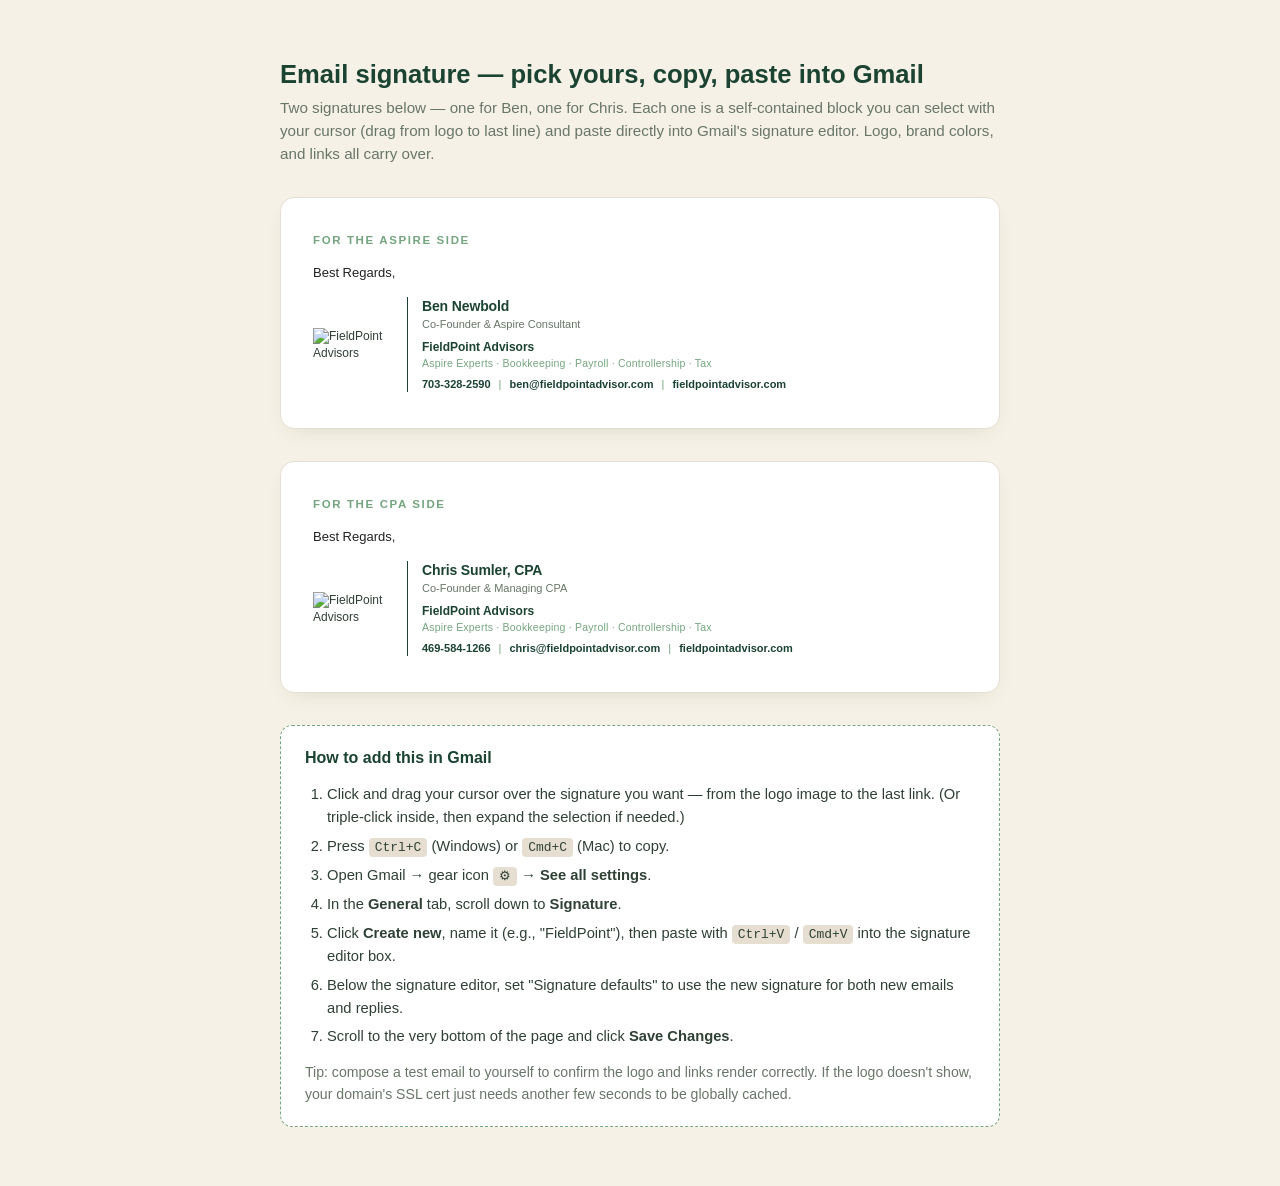
==== signature-preview.html @ e6e08822 "Bump signature logo from 64px to 80px wide" ====
<!doctype html>
<html lang="en">
<head>
  <meta charset="utf-8" />
  <title>FieldPoint Advisors — Email Signature Preview</title>
  <style>
    body {
      font-family: -apple-system, BlinkMacSystemFont, "Segoe UI", Roboto, sans-serif;
      background: #f6f1e6;
      margin: 0; padding: 60px 40px;
      color: #1a2a1f;
    }
    .container { max-width: 720px; margin: 0 auto; }
    h1 { font-size: 1.6rem; margin: 0 0 8px; color: #1b4332; }
    .intro { color: #687668; margin: 0 0 32px; font-size: .95rem; line-height: 1.5; }
    .signature-card {
      background: #fff;
      padding: 36px 32px;
      border-radius: 14px;
      border: 1px solid #e6dfd1;
      box-shadow: 0 8px 24px -12px rgba(20,83,45,0.18);
      margin-bottom: 32px;
    }
    .card-label {
      font-size: .72rem;
      letter-spacing: .14em;
      text-transform: uppercase;
      color: #74a57f;
      font-weight: 700;
      margin-bottom: 18px;
    }
    .instructions {
      background: #fff;
      border: 1px dashed #74a57f;
      border-radius: 12px;
      padding: 20px 24px;
      margin-top: 32px;
      font-size: .92rem;
      line-height: 1.55;
      color: #2f4035;
    }
    .instructions h3 { margin: 0 0 12px; color: #1b4332; font-size: 1rem; }
    .instructions ol { margin: 0; padding-left: 22px; }
    .instructions li { margin-bottom: 6px; }
    .instructions code {
      background: #e6dfd1;
      padding: 2px 6px;
      border-radius: 4px;
      font-size: .88em;
    }

    /* ===== THE ACTUAL SIGNATURE — select these blocks ===== */
    .sig {
      font-family: Arial, "Helvetica Neue", Helvetica, sans-serif;
      font-size: 12px;
      line-height: 1.4;
      color: #2f4035;
    }
    .sig table { border-collapse: collapse; }
    .sig td { vertical-align: middle; }
    .sig-logo {
      padding-right: 14px;
      border-right: 1.5px solid #1b4332;
    }
    .sig-logo img {
      display: block;
      width: 80px;
      height: auto;
    }
    .sig-body {
      padding-left: 14px;
    }
    .sig-name {
      font-size: 14px;
      font-weight: 700;
      color: #1b4332;
      letter-spacing: -.01em;
    }
    .sig-title {
      font-size: 11px;
      color: #687668;
      margin-top: 1px;
    }
    .sig-firm {
      margin-top: 6px;
      font-size: 12px;
      font-weight: 700;
      color: #1b4332;
    }
    .sig-tag {
      font-size: 10.5px;
      color: #74a57f;
      letter-spacing: .02em;
      margin-top: 1px;
    }
    .sig-links {
      margin-top: 6px;
      font-size: 11px;
      color: #2f4035;
    }
    .sig-links a {
      color: #1b4332;
      text-decoration: none;
      font-weight: 600;
    }
    .sig-links a:hover { text-decoration: underline; }
    .sig-sep { color: #74a57f; margin: 0 5px; }
    .sig-closing {
      font-family: Arial, "Helvetica Neue", Helvetica, sans-serif;
      font-size: 13px;
      color: #222;
      margin: 0 0 14px;
      line-height: 1.4;
    }
  </style>
</head>
<body>
  <div class="container">
    <h1>Email signature — pick yours, copy, paste into Gmail</h1>
    <p class="intro">
      Two signatures below — one for Ben, one for Chris. Each one is a self-contained
      block you can select with your cursor (drag from logo to last line) and paste
      directly into Gmail's signature editor. Logo, brand colors, and links all carry over.
    </p>

    <!-- ===== BEN'S SIGNATURE ===== -->
    <div class="signature-card">
      <div class="card-label">For the Aspire side</div>
      <!-- everything inside .sig is what you select & copy -->
      <div class="sig">
        <p class="sig-closing">Best Regards,</p>
        <table cellpadding="0" cellspacing="0" border="0">
          <tr>
            <td class="sig-logo">
              <img src="https://fieldpointadvisor.com/assets/brand/logo.png" alt="FieldPoint Advisors" />
            </td>
            <td class="sig-body">
              <div class="sig-name">Ben Newbold</div>
              <div class="sig-title">Co-Founder &amp; Aspire Consultant</div>
              <div class="sig-firm">FieldPoint Advisors</div>
              <div class="sig-tag">Aspire Experts &middot; Bookkeeping &middot; Payroll &middot; Controllership &middot; Tax</div>
              <div class="sig-links">
                <a href="tel:+17033282590">703-328-2590</a>
                <span class="sig-sep">|</span>
                <a href="mailto:ben@fieldpointadvisor.com">ben@fieldpointadvisor.com</a>
                <span class="sig-sep">|</span>
                <a href="https://fieldpointadvisor.com">fieldpointadvisor.com</a>
              </div>
            </td>
          </tr>
        </table>
      </div>
    </div>

    <!-- ===== CHRIS'S SIGNATURE ===== -->
    <div class="signature-card">
      <div class="card-label">For the CPA side</div>
      <div class="sig">
        <p class="sig-closing">Best Regards,</p>
        <table cellpadding="0" cellspacing="0" border="0">
          <tr>
            <td class="sig-logo">
              <img src="https://fieldpointadvisor.com/assets/brand/logo.png" alt="FieldPoint Advisors" />
            </td>
            <td class="sig-body">
              <div class="sig-name">Chris Sumler, CPA</div>
              <div class="sig-title">Co-Founder &amp; Managing CPA</div>
              <div class="sig-firm">FieldPoint Advisors</div>
              <div class="sig-tag">Aspire Experts &middot; Bookkeeping &middot; Payroll &middot; Controllership &middot; Tax</div>
              <div class="sig-links">
                <a href="tel:+14695841266">469-584-1266</a>
                <span class="sig-sep">|</span>
                <a href="mailto:chris@fieldpointadvisor.com">chris@fieldpointadvisor.com</a>
                <span class="sig-sep">|</span>
                <a href="https://fieldpointadvisor.com">fieldpointadvisor.com</a>
              </div>
            </td>
          </tr>
        </table>
      </div>
    </div>

    <div class="instructions">
      <h3>How to add this in Gmail</h3>
      <ol>
        <li>Click and drag your cursor over the signature you want — from the logo image to the last link. (Or triple-click inside, then expand the selection if needed.)</li>
        <li>Press <code>Ctrl+C</code> (Windows) or <code>Cmd+C</code> (Mac) to copy.</li>
        <li>Open Gmail &rarr; gear icon <code>&#9881;</code> &rarr; <strong>See all settings</strong>.</li>
        <li>In the <strong>General</strong> tab, scroll down to <strong>Signature</strong>.</li>
        <li>Click <strong>Create new</strong>, name it (e.g., "FieldPoint"), then paste with <code>Ctrl+V</code> / <code>Cmd+V</code> into the signature editor box.</li>
        <li>Below the signature editor, set "Signature defaults" to use the new signature for both new emails and replies.</li>
        <li>Scroll to the very bottom of the page and click <strong>Save Changes</strong>.</li>
      </ol>
      <p style="margin: 14px 0 0; font-size: .88rem; color: #687668;">
        Tip: compose a test email to yourself to confirm the logo and links render correctly.
        If the logo doesn't show, your domain's SSL cert just needs another few seconds to be globally cached.
      </p>
    </div>
  </div>
</body>
</html>
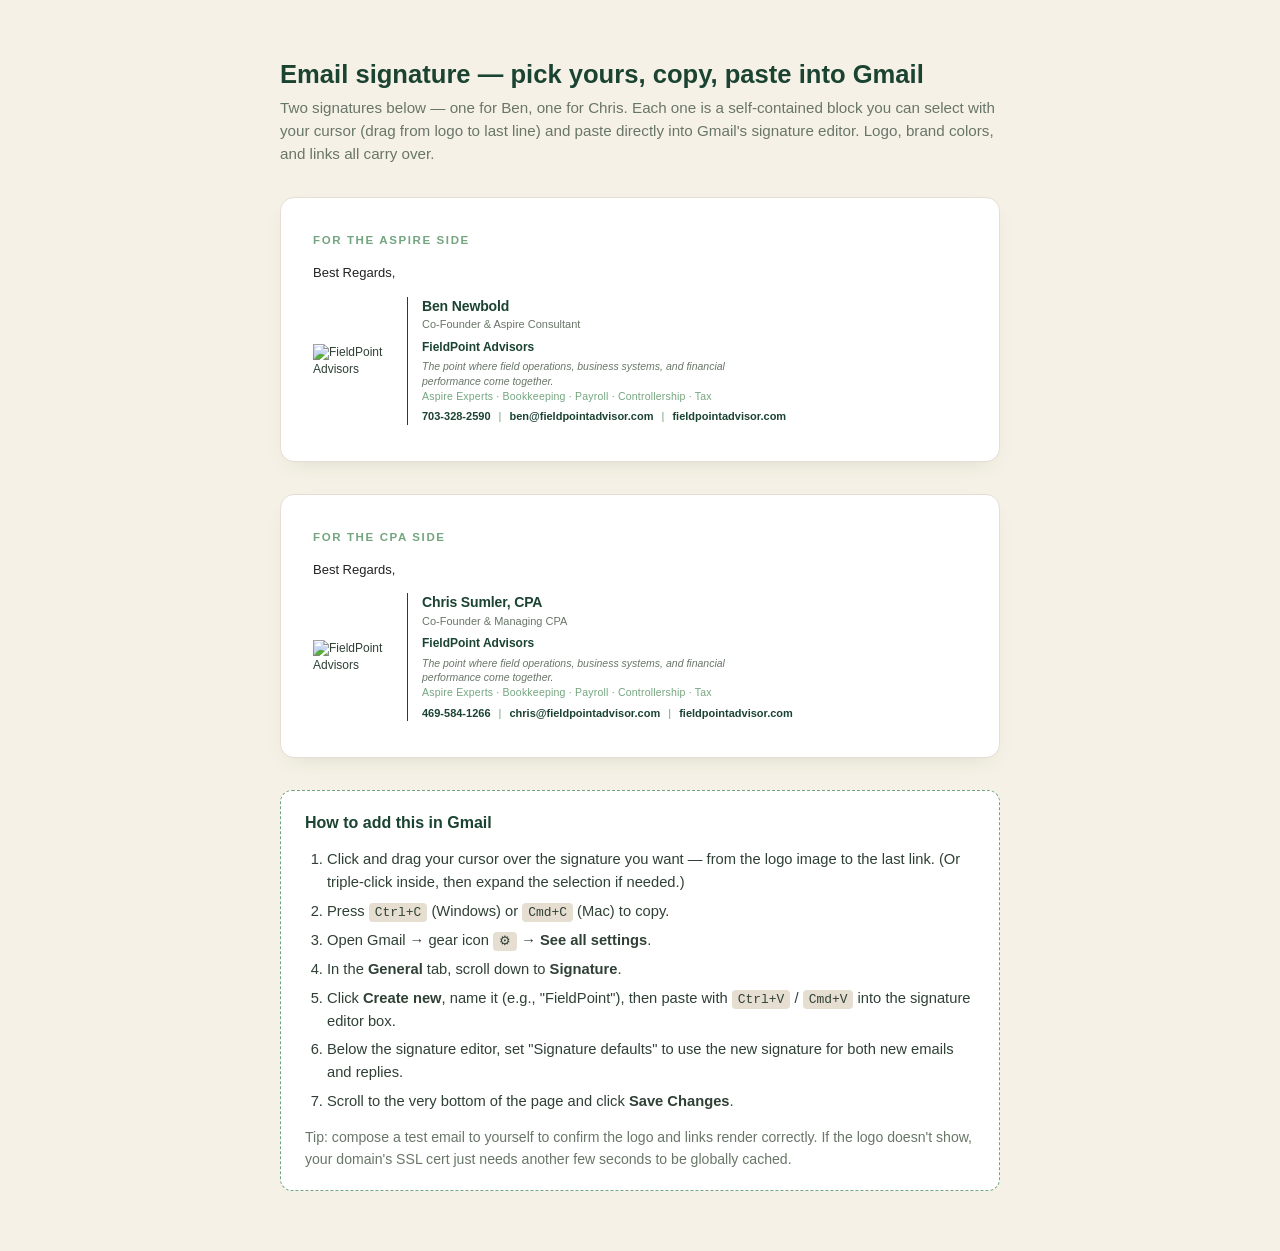
==== commit 1cc47e9d: "Add brand mission tagline to email signatures 'The point where field operations, business systems, a" ====
--- a/signature-preview.html
+++ b/signature-preview.html
@@ -93,6 +93,14 @@
       letter-spacing: .02em;
       margin-top: 1px;
     }
+    .sig-mission {
+      font-size: 10.5px;
+      color: #687668;
+      font-style: italic;
+      margin-top: 4px;
+      line-height: 1.35;
+      max-width: 360px;
+    }
     .sig-links {
       margin-top: 6px;
       font-size: 11px;
@@ -132,12 +140,13 @@
         <table cellpadding="0" cellspacing="0" border="0">
           <tr>
             <td class="sig-logo">
-              <img src="https://fieldpointadvisor.com/assets/brand/logo.png" alt="FieldPoint Advisors" />
+              <img src="https://fieldpointadvisor.com/assets/brand/logo.png" alt="FieldPoint Advisors" width="80" style="width:80px;height:auto;display:block;" />
             </td>
             <td class="sig-body">
               <div class="sig-name">Ben Newbold</div>
               <div class="sig-title">Co-Founder &amp; Aspire Consultant</div>
               <div class="sig-firm">FieldPoint Advisors</div>
+              <div class="sig-mission">The point where field operations, business systems, and financial performance come together.</div>
               <div class="sig-tag">Aspire Experts &middot; Bookkeeping &middot; Payroll &middot; Controllership &middot; Tax</div>
               <div class="sig-links">
                 <a href="tel:+17033282590">703-328-2590</a>
@@ -160,12 +169,13 @@
         <table cellpadding="0" cellspacing="0" border="0">
           <tr>
             <td class="sig-logo">
-              <img src="https://fieldpointadvisor.com/assets/brand/logo.png" alt="FieldPoint Advisors" />
+              <img src="https://fieldpointadvisor.com/assets/brand/logo.png" alt="FieldPoint Advisors" width="80" style="width:80px;height:auto;display:block;" />
             </td>
             <td class="sig-body">
               <div class="sig-name">Chris Sumler, CPA</div>
               <div class="sig-title">Co-Founder &amp; Managing CPA</div>
               <div class="sig-firm">FieldPoint Advisors</div>
+              <div class="sig-mission">The point where field operations, business systems, and financial performance come together.</div>
               <div class="sig-tag">Aspire Experts &middot; Bookkeeping &middot; Payroll &middot; Controllership &middot; Tax</div>
               <div class="sig-links">
                 <a href="tel:+14695841266">469-584-1266</a>
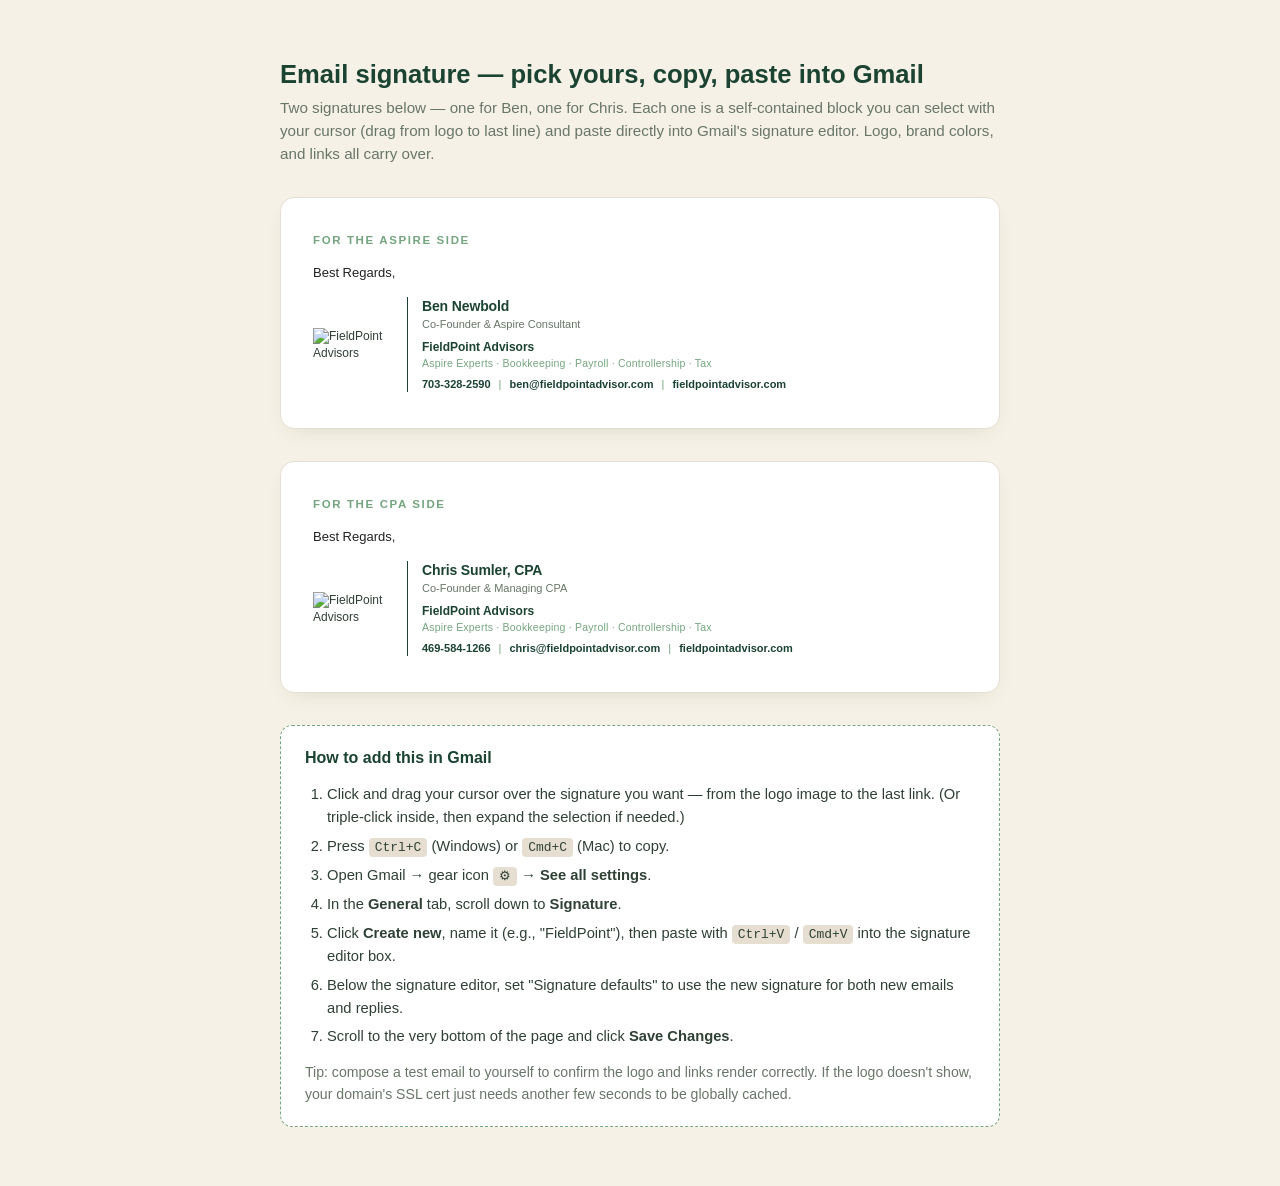
==== commit 68586f4b: "Revert mission tagline from signatures — felt busy" ====
--- a/signature-preview.html
+++ b/signature-preview.html
@@ -146,7 +146,6 @@
               <div class="sig-name">Ben Newbold</div>
               <div class="sig-title">Co-Founder &amp; Aspire Consultant</div>
               <div class="sig-firm">FieldPoint Advisors</div>
-              <div class="sig-mission">The point where field operations, business systems, and financial performance come together.</div>
               <div class="sig-tag">Aspire Experts &middot; Bookkeeping &middot; Payroll &middot; Controllership &middot; Tax</div>
               <div class="sig-links">
                 <a href="tel:+17033282590">703-328-2590</a>
@@ -175,7 +174,6 @@
               <div class="sig-name">Chris Sumler, CPA</div>
               <div class="sig-title">Co-Founder &amp; Managing CPA</div>
               <div class="sig-firm">FieldPoint Advisors</div>
-              <div class="sig-mission">The point where field operations, business systems, and financial performance come together.</div>
               <div class="sig-tag">Aspire Experts &middot; Bookkeeping &middot; Payroll &middot; Controllership &middot; Tax</div>
               <div class="sig-links">
                 <a href="tel:+14695841266">469-584-1266</a>
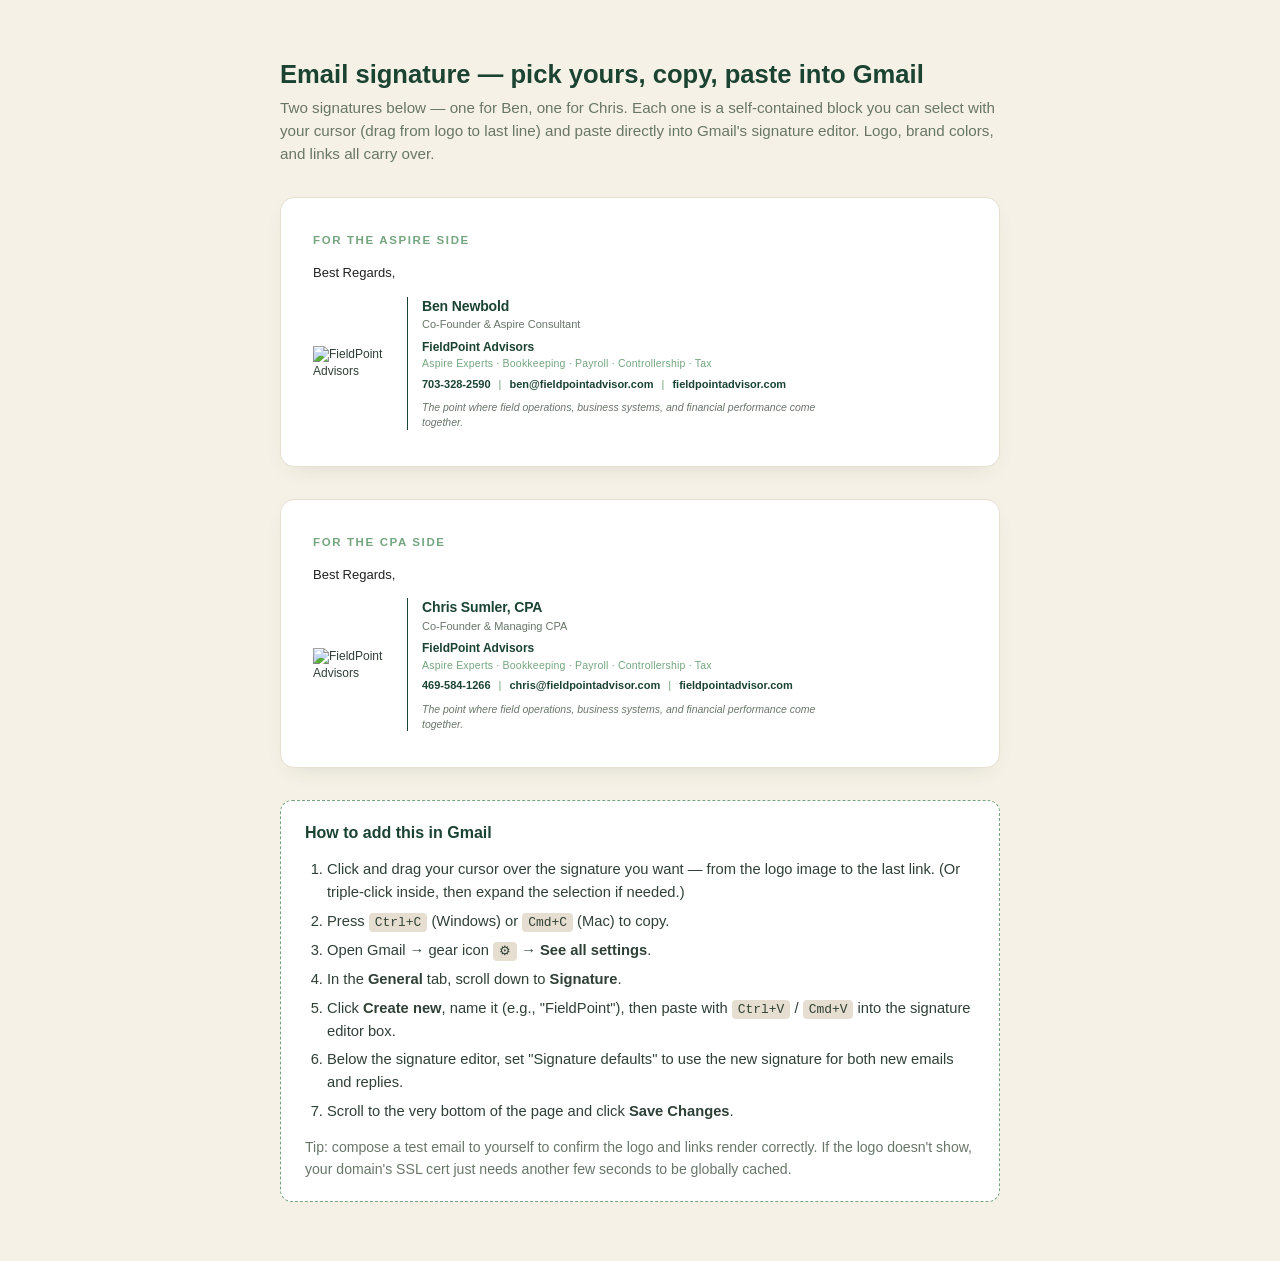
==== commit 0a09e015: "Add mission tagline at bottom of signatures (below contact line)" ====
--- a/signature-preview.html
+++ b/signature-preview.html
@@ -97,9 +97,9 @@
       font-size: 10.5px;
       color: #687668;
       font-style: italic;
-      margin-top: 4px;
-      line-height: 1.35;
-      max-width: 360px;
+      margin-top: 8px;
+      line-height: 1.4;
+      max-width: 420px;
     }
     .sig-links {
       margin-top: 6px;
@@ -154,6 +154,7 @@
                 <span class="sig-sep">|</span>
                 <a href="https://fieldpointadvisor.com">fieldpointadvisor.com</a>
               </div>
+              <div class="sig-mission">The point where field operations, business systems, and financial performance come together.</div>
             </td>
           </tr>
         </table>
@@ -182,6 +183,7 @@
                 <span class="sig-sep">|</span>
                 <a href="https://fieldpointadvisor.com">fieldpointadvisor.com</a>
               </div>
+              <div class="sig-mission">The point where field operations, business systems, and financial performance come together.</div>
             </td>
           </tr>
         </table>
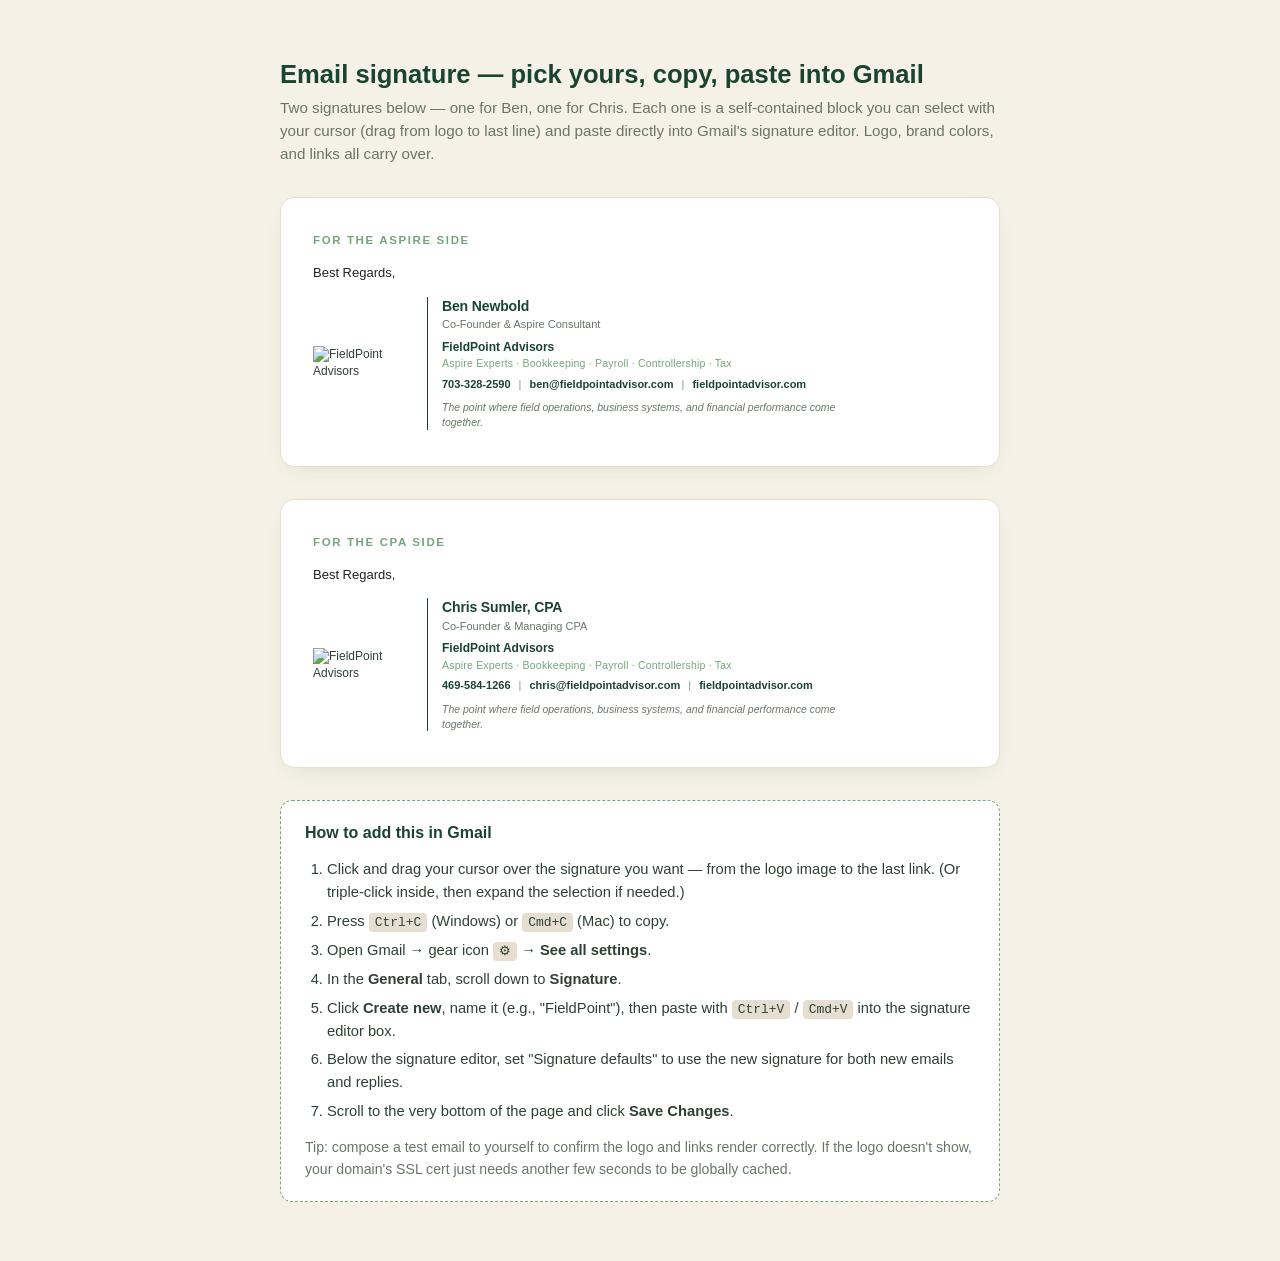
==== commit 0278e830: "Bump signature logo from 80px to 100px wide" ====
--- a/signature-preview.html
+++ b/signature-preview.html
@@ -64,7 +64,7 @@
     }
     .sig-logo img {
       display: block;
-      width: 80px;
+      width: 100px;
       height: auto;
     }
     .sig-body {
@@ -119,6 +119,20 @@
       color: #222;
       margin: 0 0 14px;
       line-height: 1.4;
+    }
+    /* ===== DARK MODE OVERRIDES — kick in when email client uses dark theme ===== */
+    @media (prefers-color-scheme: dark) {
+      .sig { color: #cfd6c5 !important; }
+      .sig-closing { color: #e8eef0 !important; }
+      .sig-name { color: #95d5b2 !important; }
+      .sig-title { color: #b8c9bd !important; }
+      .sig-firm { color: #95d5b2 !important; }
+      .sig-tag { color: #c5a572 !important; }
+      .sig-sep { color: #c5a572 !important; }
+      .sig-mission { color: #b8c9bd !important; }
+      .sig-links { color: #cfd6c5 !important; }
+      .sig-links a { color: #95d5b2 !important; }
+      .sig-logo { border-right-color: #95d5b2 !important; }
     }
   </style>
 </head>
@@ -140,7 +154,7 @@
         <table cellpadding="0" cellspacing="0" border="0">
           <tr>
             <td class="sig-logo">
-              <img src="https://fieldpointadvisor.com/assets/brand/logo.png" alt="FieldPoint Advisors" width="80" style="width:80px;height:auto;display:block;" />
+              <img src="https://fieldpointadvisor.com/assets/brand/logo.png" alt="FieldPoint Advisors" width="100" style="width:100px;height:auto;display:block;" />
             </td>
             <td class="sig-body">
               <div class="sig-name">Ben Newbold</div>
@@ -169,7 +183,7 @@
         <table cellpadding="0" cellspacing="0" border="0">
           <tr>
             <td class="sig-logo">
-              <img src="https://fieldpointadvisor.com/assets/brand/logo.png" alt="FieldPoint Advisors" width="80" style="width:80px;height:auto;display:block;" />
+              <img src="https://fieldpointadvisor.com/assets/brand/logo.png" alt="FieldPoint Advisors" width="100" style="width:100px;height:auto;display:block;" />
             </td>
             <td class="sig-body">
               <div class="sig-name">Chris Sumler, CPA</div>
